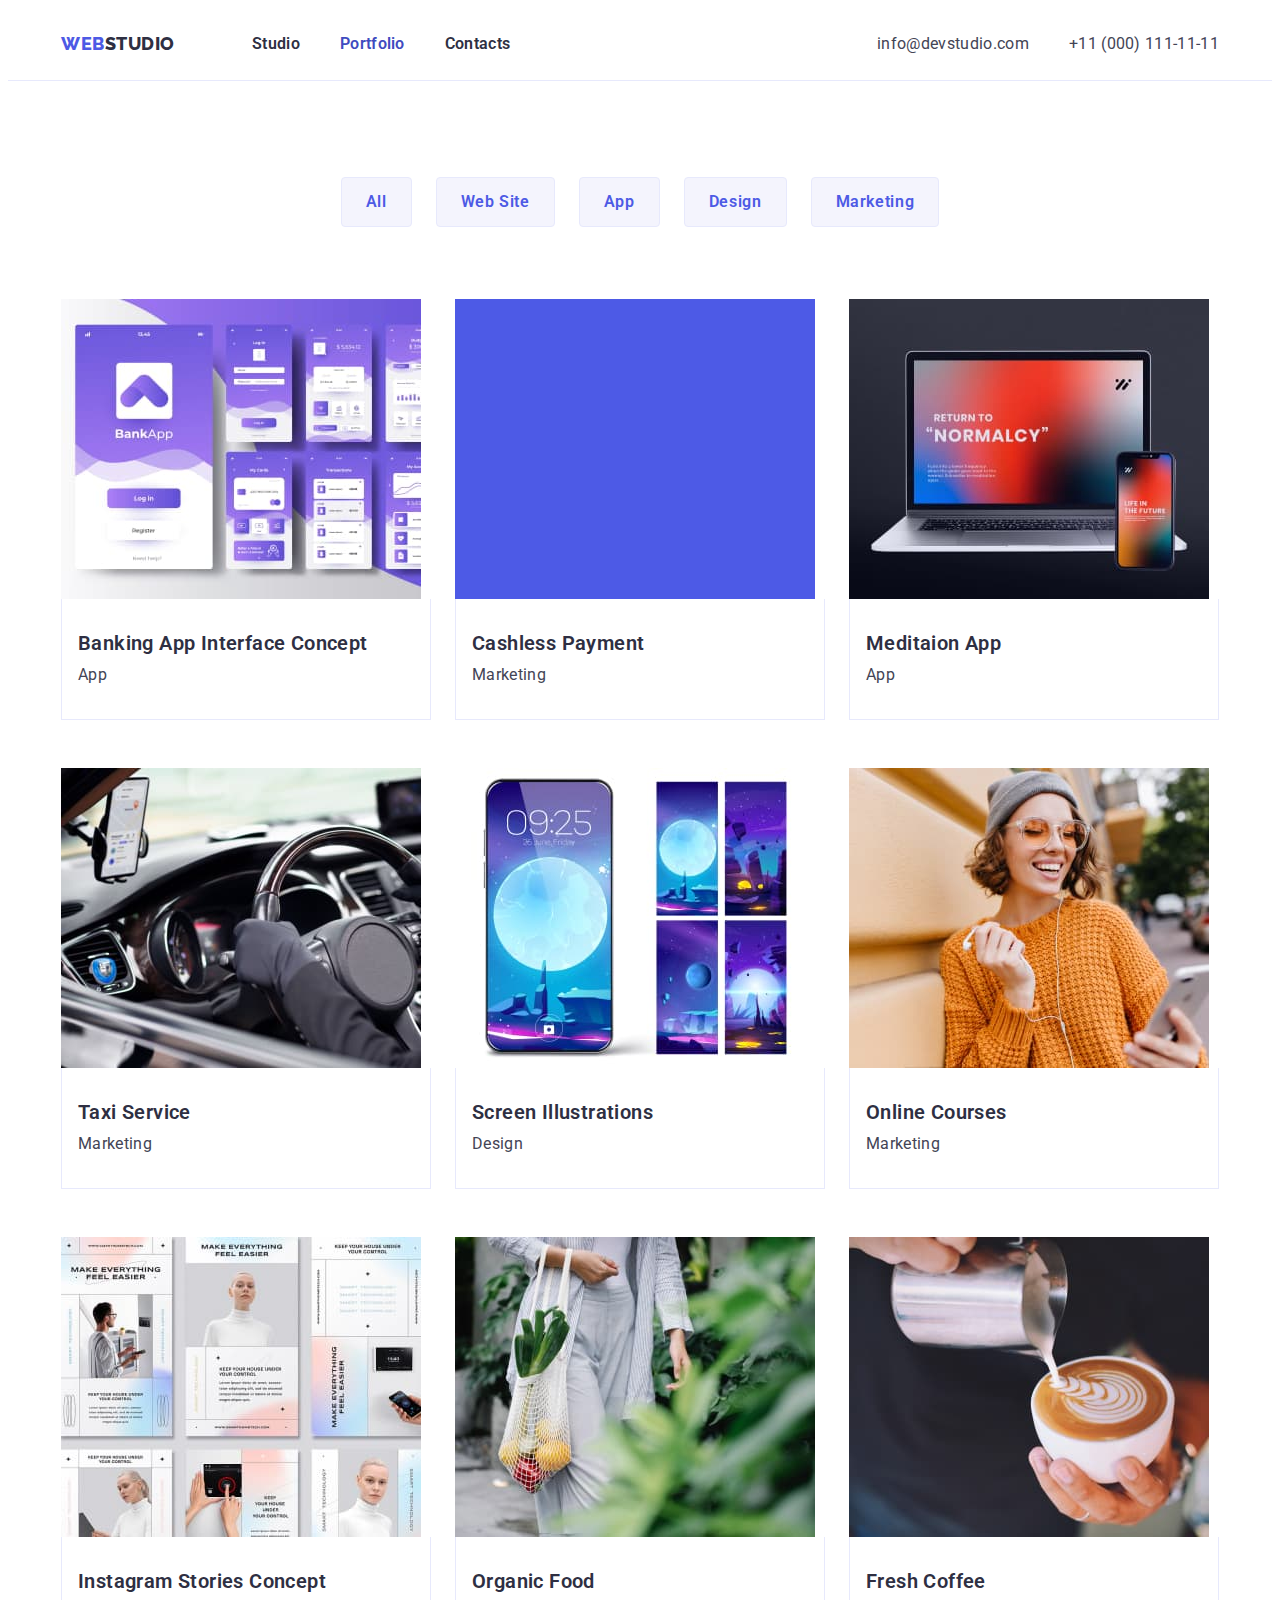
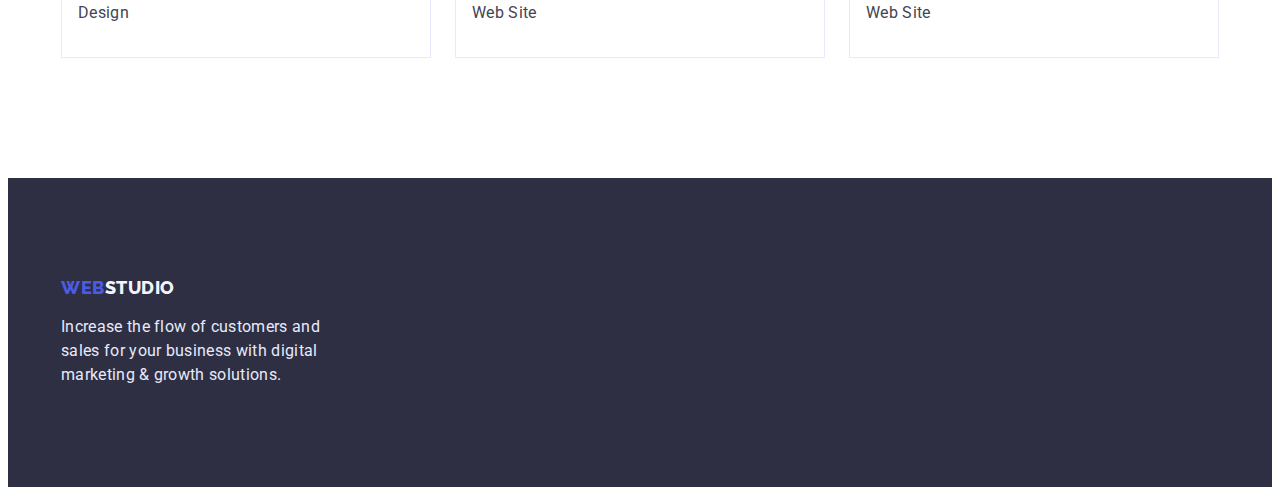
==== portfolio.html @ 02700e27 "Added files from last project, banner and icons(Why dou choose us section)of index page" ====
<!DOCTYPE html>
<html lang="en">
    <head>
        <meta charset="UTF-8" />
        <meta http-equiv="X-UA-Compatible" content="IE=edge" />
        <meta name="viewport" content="width=device-width, initial-scale=1.0" />
        <title>WebStudio</title>
        <link rel="preconnect" href="https://fonts.googleapis.com" />
        <link rel="preconnect" href="https://fonts.gstatic.com" crossorigin />
        <link
            href="https://fonts.googleapis.com/css2?family=Raleway:wght@800&family=Roboto:wght@400;500;700;900&display=swap"
            rel="stylesheet"
        />
        <link
            rel="stylesheet"
            href="https://cdnjs.cloudflare.com/ajax/libs/modern-normalize/1.1.0/modern-normalize.min.css"
            integrity="sha512-wpPYUAdjBVSE4KJnH1VR1HeZfpl1ub8YT/NKx4PuQ5NmX2tKuGu6U/JRp5y+Y8XG2tV+wKQpNHVUX03MfMFn9Q=="
            crossorigin="anonymous"
            referrerpolicy="no-referrer"
        />
        <link rel="stylesheet" href="./css/styles.css" />
    </head>
    <body>
        <header class="header">
            <div class="container header-container">
                <nav class="header-navigation">
                    <a class="header-logo" href="./index.html"
                        >Web<span class="header-logo hl-span">Studio</span>
                    </a>
                    <ul class="header-list list">
                        <li class="header-item">
                            <a class="header-link" href="./index.html">Studio</a>
                        </li>
                        <li class="header-item">
                            <a class="header-link current" href="./portfolio.html">Portfolio</a>
                        </li>
                        <li class="header-item"><a class="header-link" href="">Contacts</a></li>
                    </ul>
                </nav>
                <ul class="header-contacts-list list">
                    <li class="header-contacts-item">
                        <a class="header-contacts-mail" href="mailto:info@devstudio.com"
                            >info@devstudio.com</a
                        >
                    </li>
                    <li class="header-contacts-item">
                        <a class="header-contacts-tel" href="tel:+11(000)111-11-11"
                            >+11 (000) 111-11-11</a
                        >
                    </li>
                </ul>
            </div>
        </header>
        <main>
            <!-- Our projects -->
            <section class="finished-products">
                <div class="container">
                    <h1 class="visually-hidden">Finished products</h1>
                    <ul class="filter-buttons-list list">
                        <li class="filter-buttons-item">
                            <button class="filter-btn" type="button">All</button>
                        </li>
                        <li class="filter-buttons-item">
                            <button class="filter-btn" type="button">Web Site</button>
                        </li>
                        <li class="filter-buttons-item">
                            <button class="filter-btn" type="button">App</button>
                        </li>
                        <li class="filter-buttons-item">
                            <button class="filter-btn" type="button">Design</button>
                        </li>
                        <li class="filter-buttons-item">
                            <button class="filter-btn" type="button">Marketing</button>
                        </li>
                    </ul>
                    <ul class="finished-products-list list">
                        <li class="finished-products-item">
                            <img
                                src="./images/our-projects-card-1.jpg"
                                alt="Banking App Interface Concept"
                                width="360"
                            />
                            <div class="products-text-container">
                                <h2 class="finished-products-title">
                                    Banking App Interface Concept
                                </h2>
                                <p class="finished-products-text">App</p>
                            </div>
                        </li>
                        <li class="finished-products-item">
                            <img
                                src="./images/our-projects-card-2.jpg"
                                alt="Cashless Payment"
                                width="360"
                            />
                            <div class="products-text-container">
                                <h2 class="finished-products-title">Cashless Payment</h2>
                                <p class="finished-products-text">Marketing</p>
                            </div>
                        </li>
                        <li class="finished-products-item">
                            <img
                                src="./images/our-projects-card-3.jpg"
                                alt="Meditaion App"
                                width="360"
                            />
                            <div class="products-text-container">
                                <h2 class="finished-products-title">Meditaion App</h2>
                                <p class="finished-products-text">App</p>
                            </div>
                        </li>
                        <li class="finished-products-item">
                            <img
                                src="./images/our-projects-card-4.jpg"
                                alt="Taxi Service"
                                width="360"
                            />
                            <div class="products-text-container">
                                <h2 class="finished-products-title">Taxi Service</h2>
                                <p class="finished-products-text">Marketing</p>
                            </div>
                        </li>
                        <li class="finished-products-item">
                            <img
                                src="./images/our-projects-card-5.jpg"
                                alt="Screen Illustrations"
                                width="360"
                            />
                            <div class="products-text-container">
                                <h2 class="finished-products-title">Screen Illustrations</h2>
                                <p class="finished-products-text">Design</p>
                            </div>
                        </li>
                        <li class="finished-products-item">
                            <img
                                src="./images/our-projects-card-6.jpg"
                                alt="Online Courses"
                                width="360"
                            />
                            <div class="products-text-container">
                                <h2 class="finished-products-title">Online Courses</h2>
                                <p class="finished-products-text">Marketing</p>
                            </div>
                        </li>
                        <li class="finished-products-item">
                            <img
                                src="./images/our-projects-card-7.jpg"
                                alt="Instagram Stories Concept"
                                width="360"
                            />
                            <div class="products-text-container">
                                <h2 class="finished-products-title">Instagram Stories Concept</h2>
                                <p class="finished-products-text">Design</p>
                            </div>
                        </li>
                        <li class="finished-products-item">
                            <img
                                src="./images/our-projects-card-8.jpg"
                                alt="Organic Food"
                                width="360"
                            />
                            <div class="products-text-container">
                                <h2 class="finished-products-title">Organic Food</h2>
                                <p class="finished-products-text">Web Site</p>
                            </div>
                        </li>
                        <li class="finished-products-item">
                            <img
                                src="./images/our-projects-card-9.jpg"
                                alt="Fresh Coffee"
                                width="360"
                            />
                            <div class="products-text-container">
                                <h2 class="finished-products-title">Fresh Coffee</h2>
                                <p class="finished-products-text">Web Site</p>
                            </div>
                        </li>
                    </ul>
                </div>
            </section>
        </main>
        <footer class="footer">
            <div class="container">
                <a class="footer-logo" href="./index.html"
                    >Web<span class="footer-logo fl-span">Studio</span></a
                >
                <p class="footer-text">
                    Increase the flow of customers and sales for your business with digital
                    marketing & growth solutions.
                </p>
            </div>
        </footer>
    </body>
</html>
---- css/styles.css ----
/** VARIABLES*/
:root {
    /**COLORS*/
    --primary-bg: #ffffff;
    --primary-brand: #4d5ae5;
    --dark: #2e2f42;
    --success: #31d0aa;
    --text: #434455;
    --subtle-text: #8e8f99;
    --accent: #e7e9fc;
    --light: #f4f4fd;
    --hover-focus: #404bbf;
    --bg-gradient: linear-gradient(rgba(46, 47, 66, 0.7), rgba(46, 47, 66, 0.7));
    /**FONTS*/
    --main-font: "Roboto", sans-serif;
    --secondary-font: "Raleway", sans-serif;
}

/**RESET STYLES*/
p,
h1,
h2,
h3,
h4,
h5,
h6 {
    margin: 0;
}
ul,
ol {
    margin: 0;
    padding-left: 0;
}

body {
    font-family: var(--main-font);
    color: var(--text);
    background-color: var(--primary-bg);
}

/**COMMON STYLES*/
.list {
    list-style: none;
}
.visually-hidden {
    position: absolute;
    width: 1px;
    height: 1px;
    margin: -1px;
    border: 0;
    padding: 0;
    white-space: nowrap;
    clip-path: inset(100%);
    overflow: hidden;
}
img {
    display: block;
    max-width: 100%;
    height: auto;
}

/*!CONTAINER*/
.container {
    width: 1158px;
    padding: 0px 15px;
    margin: 0 auto;
    /* outline: 1px solid red; */
}

/**INDEX PAGE STYLES*/
/*!HEADER*/
.header {
    background-color: var(--primary-bg);
    border-bottom: 1px solid #e7e9fc;
}
.header-container {
    display: flex;
}
.header-navigation {
    display: flex;
    margin-right: auto;
    align-items: center;
}
.header-logo {
    width: 115px;
    font-family: var(--secondary-font);
    font-weight: 800;
    font-size: 18px;
    color: var(--primary-brand);
    line-height: 1.33;
    letter-spacing: 0.03em;
    text-transform: uppercase;
    text-decoration: none;
    margin-right: 76px;
    padding: 24px 0px 24px 0px;
}
.header-logo:focus {
    outline: none;
}
.hl-span {
    color: var(--dark);
}
.header-list {
    display: flex;
    gap: 40px;
}
/* .header-item {
} */
.header-link {
    display: inline-block;
    font-weight: 600;
    color: var(--dark);
    line-height: 1.5;
    letter-spacing: 0.02em;
    text-decoration: none;
    padding: 24px 0px 24px 0px;
}
.header-item .current {
    color: var(--hover-focus);
}
.header-link:hover,
.header-link:focus {
    color: var(--hover-focus);
    outline: none;
}
.header-contacts-list {
    display: flex;
    gap: 40px;
}
/* .header-contacts-item {
} */
.header-contacts-mail,
.header-contacts-tel {
    display: inline-block;
    font-style: normal;
    color: inherit;
    text-decoration: none;
    line-height: 1.5;
    letter-spacing: 0.02em;
    padding: 24px 0px 24px 0px;
}
.header-contacts-mail:hover,
.header-contacts-mail:focus {
    color: var(--hover-focus);
    outline: none;
}
.header-contacts-tel:hover,
.header-contacts-tel:focus {
    color: var(--hover-focus);
    outline: none;
}

/*!BIG BANNER*/
.big-banner {
    background-color: var(--dark);
    text-align: center;
    padding: 188px 0px;
}
.big-banner-container {
    background-image: var(--bg-gradient), url(../images/big-banner-bg.jpg);
    max-width: 1440px;
    height: 600px;
    background-repeat: no-repeat;
    background-position: center;
    background-size: cover;
    margin-right: auto;
    margin-left: auto;
}
.big-banner-title {
    width: 496px;
    font-weight: 700;
    margin-right: auto;
    margin-left: auto;
    font-size: 56px;
    line-height: 1.07;
    letter-spacing: 0.02em;
    color: var(--primary-bg);
}
.big-banner-btn {
    display: inline-block;
    min-width: 169px;
    height: 56px;
    font-family: inherit;
    font-weight: 600;
    font-size: 16px;
    line-height: 1.18;
    letter-spacing: 0.04em;
    background-color: var(--primary-brand);
    color: var(--primary-bg);
    cursor: pointer;
    border: none;
    border-radius: 4px;
    box-shadow: 0px 4px 4px rgba(0, 0, 0, 0.15);
    margin-top: 48px;
}
.big-banner-btn:hover,
.big-banner-btn:focus {
    background-color: var(--hover-focus);
    color: var(--primary-bg);
    box-shadow: 0px 3px 1px rgba(0, 0, 0, 0.1), 0px 2px 1px rgba(0, 0, 0, 0.08),
        0px 2px 2px rgba(0, 0, 0, 0.12);
    outline: none;
}

/*!OUR STRENGTHS*/
.our-strengths {
    padding-top: 120px;
    background-color: var(--primary-bg);
}

.our-strengths-list,
.os-icons-list {
    display: flex;
    gap: 24px;
}
.our-strengths-item,
.os-icons-item {
    width: calc((100% - 72px) / 4);
}
.os-icons-item {
    display: flex;
    align-items: center;
    justify-content: center;
    height: 112px;
    background-color: var(--light);
    border-radius: 4px;
}
/* .os-icon {
} */
.our-strengths-title {
    font-weight: 600;
    font-size: 20px;
    line-height: 1.2;
    letter-spacing: 0.02em;
    color: var(--dark);
    margin-top: 8px;
}
.our-strengths-text {
    line-height: 1.5;
    letter-spacing: 0.02em;
    margin-top: 8px;
}

/*!OUR PROJECTS*/
.our-projects {
    background-color: var(--primary-bg);
    padding: 120px 0px 120px 0px;
    text-align: center;
}
.our-projects-title,
.our-team-title {
    font-weight: 600;
    font-size: 36px;
    line-height: 1.11;
    letter-spacing: 0.02em;
    text-transform: capitalize;
    color: var(--dark);
}
.our-projects-list,
.our-team-list {
    display: flex;
    gap: 24px;
    margin-top: 72px;
}
.our-projects-item {
    width: calc((100% - 48px) / 3);
    border: 1px solid var(--accent);
}

/*!OUR TEAM*/
.our-team {
    background-color: var(--light);
    padding: 120px 0px 120px 0px;
    text-align: center;
}
.our-team-item {
    width: calc((100% - 72px) / 4);
    background-color: var(--primary-bg);
    box-shadow: 0px 1px 6px rgba(46, 47, 66, 0.08), 0px 1px 1px rgba(46, 47, 66, 0.16),
        0px 2px 1px rgba(46, 47, 66, 0.08);
    border-radius: 0px 0px 4px 4px;
}
.teammate-text-container {
    padding: 32px 16px;
}
.teammate-title {
    font-weight: 600;
    font-size: 20px;
    line-height: 1.2;
    letter-spacing: 0.02em;
    color: var(--dark);
}
.teammate-text {
    line-height: 1.5;
    letter-spacing: 0.02em;
    margin-top: 8px;
}

/*!FOOTER*/
.footer {
    padding: 100px 0px 100px 0px;
    background-color: var(--dark);
}
.footer-logo {
    font-family: var(--secondary-font);
    font-weight: 800;
    font-size: 18px;
    line-height: 1.16;
    letter-spacing: 0.03em;
    text-transform: uppercase;
    color: var(--primary-brand);
    text-decoration: none;
}
.footer-logo:focus {
    outline: none;
}
.fl-span {
    color: var(--light);
}
.footer-text {
    font-family: var(--main-font);
    font-weight: 400;
    font-size: 16px;
    line-height: 1.5;
    letter-spacing: 0.02em;
    color: var(--accent);
    max-width: 264px;
    margin-top: 16px;
}
/*!----------------------------------------------------------------*/

/**PORTFOLIO PAGE STYLES*/
/*!FINISHED PRODUCTS*/
.finished-products {
    background-color: var(--primary-bg);
    padding: 96px 0px 120px;
}
.filter-buttons-list {
    display: flex;
    justify-content: center;
    gap: 24px;
}
/* .filter-buttons-item {
} */
.filter-btn {
    font-family: inherit;
    font-weight: 600;
    font-size: 16px;
    color: var(--primary-brand);
    line-height: 1.5;
    letter-spacing: 0.04em;
    background-color: var(--light);
    border: 1px solid var(--accent);
    border-radius: 4px;
    cursor: pointer;
    padding: 12px 24px;
}
.filter-btn:hover,
.filter-btn:focus {
    background-color: var(--hover-focus);
    color: var(--primary-bg);
    box-shadow: 0px 3px 1px rgba(0, 0, 0, 0.1), 0px 2px 1px rgba(0, 0, 0, 0.08),
        0px 2px 2px rgba(0, 0, 0, 0.12);
    outline: none;
}
.finished-products-list {
    display: flex;
    flex-wrap: wrap;
    row-gap: 48px;
    column-gap: 24px;
    margin-top: 72px;
}
.finished-products-item {
    background-color: var(--primary-bg);
    width: calc((100% - 48px) / 3);
}
.products-text-container {
    padding: 32px 0px 32px 16px;
    border-bottom: 1px solid var(--accent);
    border-right: 1px solid var(--accent);
    border-left: 1px solid var(--accent);
}
.finished-products-title {
    font-weight: 600;
    font-size: 20px;
    line-height: 1.2;
    letter-spacing: 0.02em;
    color: var(--dark);
}
.finished-products-text {
    font-size: 16px;
    line-height: 1.5;
    letter-spacing: 0.02em;
    color: var(--text);
    margin-top: 8px;
}
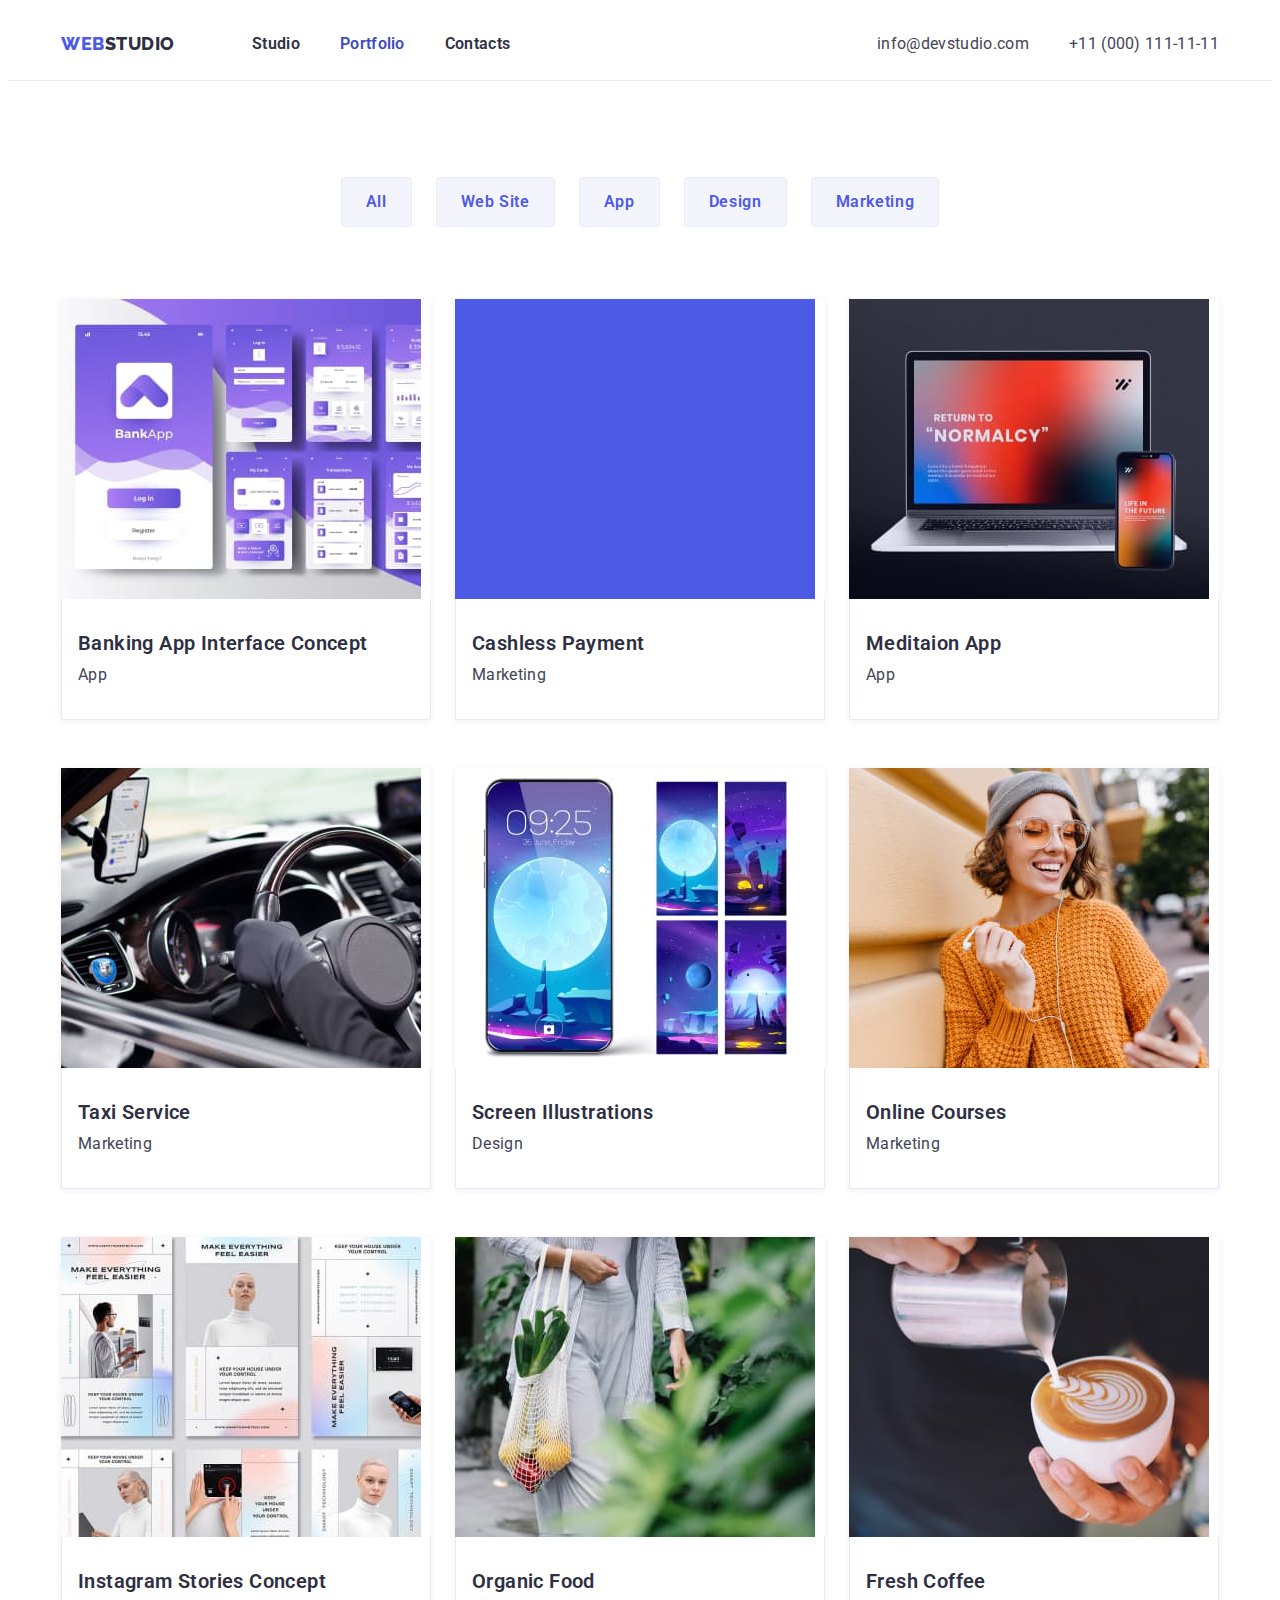
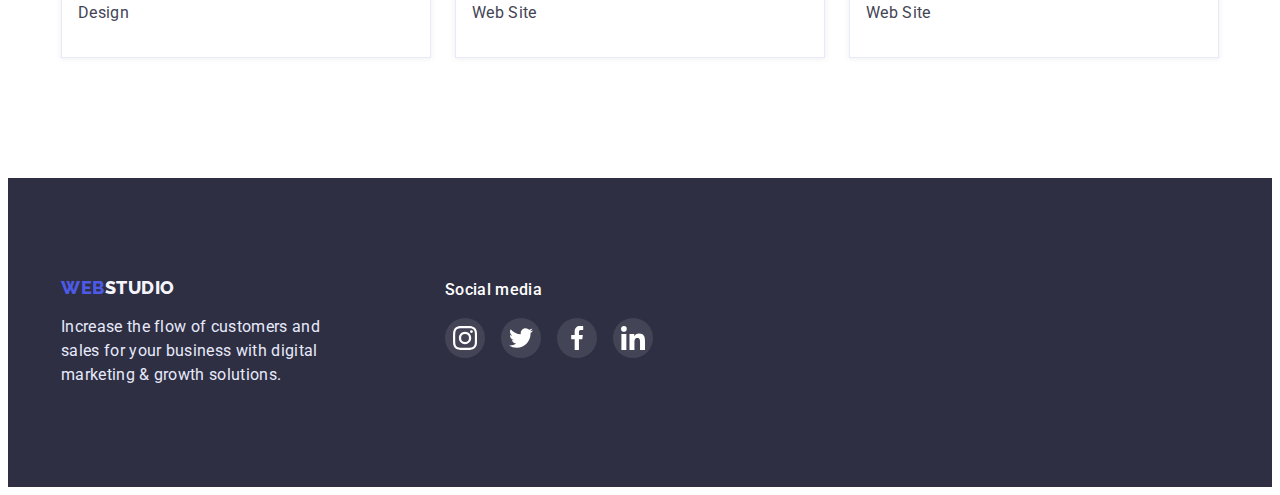
==== commit b1b07474: "Added footer social icons" ====
--- a/portfolio.html
+++ b/portfolio.html
@@ -180,14 +180,69 @@
             </section>
         </main>
         <footer class="footer">
-            <div class="container">
-                <a class="footer-logo" href="./index.html"
-                    >Web<span class="footer-logo fl-span">Studio</span></a
-                >
-                <p class="footer-text">
-                    Increase the flow of customers and sales for your business with digital
-                    marketing & growth solutions.
-                </p>
+            <div class="container footer-container">
+                <div class="footer-logo-container">
+                    <a class="footer-logo" href="./index.html"
+                        >Web<span class="footer-logo fl-span">Studio</span></a
+                    >
+                    <p class="footer-text">
+                        Increase the flow of customers and sales for your business with digital
+                        marketing & growth solutions.
+                    </p>
+                </div>
+                <div class="footer-social-container">
+                    <p class="footer-social-text">Social media</p>
+                    <ul class="footer-social-list list">
+                        <li class="fs-list-item">
+                            <a
+                                class="footer-social-link"
+                                target="_blank"
+                                rel="noreferrer noopener nofollow"
+                                href=""
+                            >
+                                <svg class="footer-social-icon" width="24" height="24">
+                                    <use href="./images/icons.svg#icon-instagram"></use>
+                                </svg>
+                            </a>
+                        </li>
+                        <li class="fs-list-item">
+                            <a
+                                class="footer-social-link"
+                                target="_blank"
+                                rel="noreferrer noopener nofollow"
+                                href=""
+                            >
+                                <svg class="footer-social-icon" width="24" height="24">
+                                    <use href="./images/icons.svg#icon-twitter"></use>
+                                </svg>
+                            </a>
+                        </li>
+                        <li class="fs-list-item">
+                            <a
+                                class="footer-social-link"
+                                target="_blank"
+                                rel="noreferrer noopener nofollow"
+                                href=""
+                            >
+                                <svg class="footer-social-icon" width="24" height="24">
+                                    <use href="./images/icons.svg#icon-facebook"></use>
+                                </svg>
+                            </a>
+                        </li>
+                        <li class="fs-list-item">
+                            <a
+                                class="footer-social-link"
+                                target="_blank"
+                                rel="noreferrer noopener nofollow"
+                                href=""
+                            >
+                                <svg class="footer-social-icon" width="24" height="24">
+                                    <use href="./images/icons.svg#icon-linkedin"></use>
+                                </svg>
+                            </a>
+                        </li>
+                    </ul>
+                </div>
             </div>
         </footer>
     </body>
--- a/css/styles.css
+++ b/css/styles.css
@@ -64,7 +64,6 @@
     width: 1158px;
     padding: 0px 15px;
     margin: 0 auto;
-    /* outline: 1px solid red; */
 }
 
 /**INDEX PAGE STYLES*/
@@ -197,8 +196,7 @@
 .big-banner-btn:focus {
     background-color: var(--hover-focus);
     color: var(--primary-bg);
-    box-shadow: 0px 3px 1px rgba(0, 0, 0, 0.1), 0px 2px 1px rgba(0, 0, 0, 0.08),
-        0px 2px 2px rgba(0, 0, 0, 0.12);
+    box-shadow: 0px 4px 4px rgba(0, 0, 0, 0.15);
     outline: none;
 }
 
@@ -208,25 +206,33 @@
     background-color: var(--primary-bg);
 }
 
-.our-strengths-list,
-.os-icons-list {
+.our-strengths-list {
     display: flex;
     gap: 24px;
 }
-.our-strengths-item,
-.os-icons-item {
+.our-strengths-item {
     width: calc((100% - 72px) / 4);
 }
-.os-icons-item {
-    display: flex;
-    align-items: center;
-    justify-content: center;
+.our-strengths-item::before {
+    content: "";
+    display: block;
     height: 112px;
     background-color: var(--light);
-    border-radius: 4px;
-}
-/* .os-icon {
-} */
+    background-repeat: no-repeat;
+    background-position: center;
+}
+.icon-antenna::before {
+    background-image: url(../images/antenna.svg);
+}
+.icon-clock::before {
+    background-image: url(../images/clock.svg);
+}
+.icon-diagram::before {
+    background-image: url(../images/diagram.svg);
+}
+.icon-astronaut::before {
+    background-image: url(../images/astronaut.svg);
+}
 .our-strengths-title {
     font-weight: 600;
     font-size: 20px;
@@ -248,7 +254,8 @@
     text-align: center;
 }
 .our-projects-title,
-.our-team-title {
+.our-team-title,
+.customers-title {
     font-weight: 600;
     font-size: 36px;
     line-height: 1.11;
@@ -295,12 +302,81 @@
     letter-spacing: 0.02em;
     margin-top: 8px;
 }
+.ot-social-list {
+    display: flex;
+    justify-content: center;
+    gap: 24px;
+    margin-top: 8px;
+}
+.social-list-item {
+    width: 40px;
+    height: 40px;
+}
+.social-item-link {
+    width: 100%;
+    height: 100%;
+    background-color: var(--primary-brand);
+    border-radius: 50%;
+    display: flex;
+    align-items: center;
+    justify-content: center;
+}
+.social-item-icon {
+    fill: var(--primary-bg);
+}
+.social-item-link:hover,
+.social-item-link:focus {
+    background-color: var(--hover-focus);
+    outline: none;
+}
+
+/*!CUSTOMERS*/
+.customers {
+    background-color: var(--primary-bg);
+    padding: 130px 0px 120px 0px;
+    text-align: center;
+}
+.customers-icons-list {
+    display: flex;
+    gap: 24px;
+    margin-top: 72px;
+}
+.customers-icons-item {
+    width: calc((100% - 120px) / 6);
+    height: 88px;
+}
+.customers-item-link {
+    width: 100%;
+    height: 100%;
+    display: flex;
+    align-items: center;
+    justify-content: center;
+    border: 1px solid var(--subtle-text);
+    border-radius: 4px;
+}
+.customers-item-link:hover,
+.customers-item-link:focus {
+    border-color: var(--hover-focus);
+    outline: none;
+}
+.customers-item-link:hover .customers-icon,
+.customers-item-link:focus .customers-icon {
+    fill: var(--hover-focus);
+}
+.customers-icon {
+    fill: var(--subtle-text);
+}
 
 /*!FOOTER*/
 .footer {
     padding: 100px 0px 100px 0px;
     background-color: var(--dark);
 }
+.footer-container {
+    display: flex;
+}
+/* .footer-logo-container {
+} */
 .footer-logo {
     font-family: var(--secondary-font);
     font-weight: 800;
@@ -327,6 +403,44 @@
     max-width: 264px;
     margin-top: 16px;
 }
+.footer-social-container {
+    margin-left: 120px;
+}
+.footer-social-text {
+    font-weight: 500;
+    font-size: 16px;
+    line-height: 1.5;
+    letter-spacing: 0.02em;
+    color: var(--primary-bg);
+}
+.footer-social-list {
+    display: flex;
+    gap: 16px;
+    justify-content: center;
+    margin-top: 16px;
+}
+.fs-list-item {
+    width: 40px;
+    height: 40px;
+}
+.footer-social-link {
+    width: 100%;
+    height: 100%;
+    background-color: rgba(255, 255, 255, 0.1);
+    border-radius: 50%;
+    display: flex;
+    justify-content: center;
+    align-items: center;
+}
+.footer-social-link:hover,
+.footer-social-link:focus {
+    background-color: #31d0aa;
+    outline: none;
+}
+.footer-social-icon {
+    fill: var(--primary-bg);
+}
+
 /*!----------------------------------------------------------------*/
 
 /**PORTFOLIO PAGE STYLES*/
@@ -373,6 +487,16 @@
 .finished-products-item {
     background-color: var(--primary-bg);
     width: calc((100% - 48px) / 3);
+    box-shadow: 0px 1px 6px rgba(46, 47, 66, 0.08);
+}
+.finished-products-item:hover {
+    box-shadow: 0px 1px 6px rgba(46, 47, 66, 0.08), 0px 1px 1px rgba(46, 47, 66, 0.16),
+        0px 2px 1px rgba(46, 47, 66, 0.08);
+}
+.finished-products-item:hover .products-text-container {
+    border-bottom: 0.5px solid var(--light);
+    border-right: 0.5px solid var(--light);
+    border-left: 0.5px solid var(--light);
 }
 .products-text-container {
     padding: 32px 0px 32px 16px;
